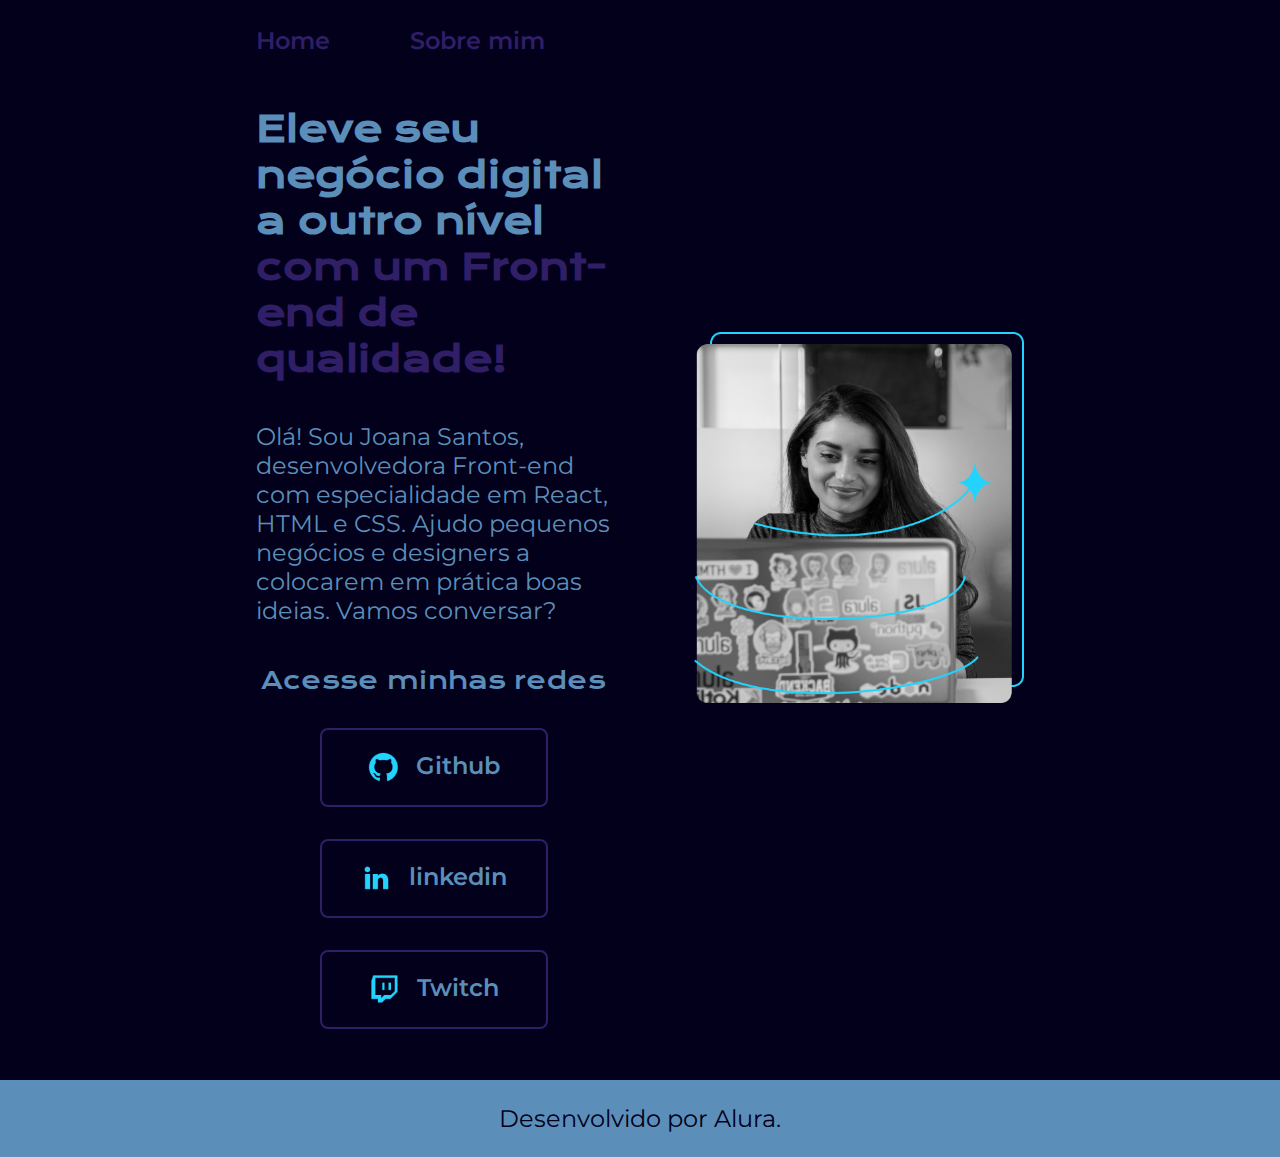
==== index.html @ bddbd40f "Add files via upload" ====
<!DOCTYPE html>
<html lang="pt-br">

<head>
    <meta charset="UTF-8">
    <meta http-equiv="X-UA-Compatible" content="IE=edge">
    <meta name="viewport" content="width=device-width, initial-scale=1.0">
    <title>Portifolio</title>
    <link rel="stylesheet" href="./styles/style.css">
</head>

<body>
    <header class="cabecalho">
        <nav class="cabecalho__menu">
            <a class="cabecalho__menu__link" href="./index.html">Home</a>
            <a class="cabecalho__menu__link" href="./about.html">Sobre mim</a>
        </nav>
    </header>
    <main class="apresentacao">
        <section class="apresentacao__conteudo">
            <h1 class="apresentacao__conteudo__titulo">Eleve seu negócio digital a outro nível<strong 
            class="titulo-destaque"> com um Front-end de qualidade!
            </strong></h1>
            <p class="apresentacao__conteudo__texto">Olá! Sou Joana Santos, desenvolvedora
            Front-end com especialidade em React, HTML e
            CSS. Ajudo pequenos negócios e designers a
            colocarem em prática boas ideias. Vamos
            conversar?</p>
            <div class="apresentacao__links">
                <h2 class="apresentacao__links__subtitulo">Acesse minhas redes</h2>
                <a class="apresentacao__links__navegacao" href="https://github.com/">
                    <img src="./assets/github.png">
                    Github
                </a>
                <a class="apresentacao__links__navegacao" href="https://linkedin.com/">
                    <img src="./assets/linkedin.png">
                    linkedin
                </a>
                <a class="apresentacao__links__navegacao" href="https://twitch.tv/">
                    <img src="./assets/twitch.png">
                    Twitch
                </a>
            </div>
        </section>
        <img class="apresentacao__imagem" src="./assets/imagem.png" alt="Foto da Joana Santos programando">
    </main>
    <footer class="rodape">
        <p>Desenvolvido por Alura.</p>
    </footer>
</body>

</html>
---- styles/style.css ----
@import url('https://fonts.googleapis.com/css2?family=Krona+One&family=Montserrat:wght@400;600&display=swap');

*{
    margin: 0;
    padding: 0;
}

:root {
    --cor-primaria: #03001C;
    --cor-secundaria: #5B8FB9;
    --cor-terciaria: #301E67;
    --cor-hover-primaria: #B6EADA;

    --font-principal: "Krona One", sans-serif;
    --font-secundaria: "Montserrat", sans-serif;
    
    --font-size-primaria: 2.25rem;
    --font-size-secundaria: 1.5rem;
}

body {
    /* height: 100vh; */
    box-sizing: border-box;
    background-color: var(--cor-primaria);
    color: var(--cor-secundaria);
}

.cabecalho {
    padding: 2% 0% 0% 20%;
}

.cabecalho__menu {
    display: flex;
    gap: 80px;
}

.cabecalho__menu__link {
    font-family: var(--font-secundaria);
    font-weight: 600;
    font-size: var(--font-size-secundaria);
    color: var(--cor-terciaria);
    text-decoration: none;
}

.cabecalho__menu__link:hover {
    color: var(--cor-hover-secundaria);
    -webkit-transform: scale(1.05);
    transform: scale(1.05);
}

.apresentacao{
    padding: 4% 20%;
    display: flex;
    align-items: center;
    justify-content: space-between;
    gap: 82px;
}

.apresentacao__conteudo {
    width: 53%;
    display: flex;
    flex-direction: column;
    gap: 40px;
}

.apresentacao__conteudo__titulo {
    font-size: var(--font-size-primaria);
    font-family: var(--font-principal);
}

.titulo-destaque{
    color: var(--cor-terciaria);
}
.apresentacao__conteudo__texto {
    font-size: var(--font-size-secundaria);
    font-family: var(--font-secundaria);
}

.apresentacao__links {
    display: flex;
    flex-direction: column;
    align-items: center;
    justify-content: space-between;
    gap: 32px;
}

.apresentacao__links__subtitulo {
    font-family: var(--font-principal);
    font-weight: 400;
    font-size: var(--font-size-secundaria);
}

.apresentacao__links__navegacao {
    display: flex;
    justify-content: center;
    gap: 16px;
    width: 63%;
    text-align: center;
    border-radius: 8px;
    border: 2px solid var(--cor-terciaria);
    font-size: var(--font-size-secundaria);
    font-weight: 600;
    padding: 21.5px 0;
    text-decoration: none;
    color: var(--cor-secundaria);
    font-family: var(--font-secundaria);
    transition: all 0.5s;
}

.apresentacao__links__navegacao:hover {
    background-color: var(--cor-hover-primaria);
    color: var(--cor-terciaria);
    width: 65%;
    -webkit-transform: scale(1.05);
    transform: scale(1.05);
}

.apresentacao__imagem {
    padding: 0 0 13% 0;
    width: 43%;
}

.rodape {
    background-color: var(--cor-secundaria);
    color: var(--cor-primaria);
    font-family: var(--font-secundaria);
    font-weight: 400;
    font-size: var(--font-size-secundaria);
    padding: 24px;
    text-align: center;
}

@media (max-width: 1024px) {
    .cabecalho {
        padding: 10%;
    }

    .cabecalho__menu {
        justify-content: center;
    }

    .apresentacao {
        flex-direction: column-reverse;
        padding: 5%;

    }

    .apresentacao__imagem {
        width: 70%;
        padding: 0;
    }

    .apresentacao__conteudo {
        width: auto;
    }
}
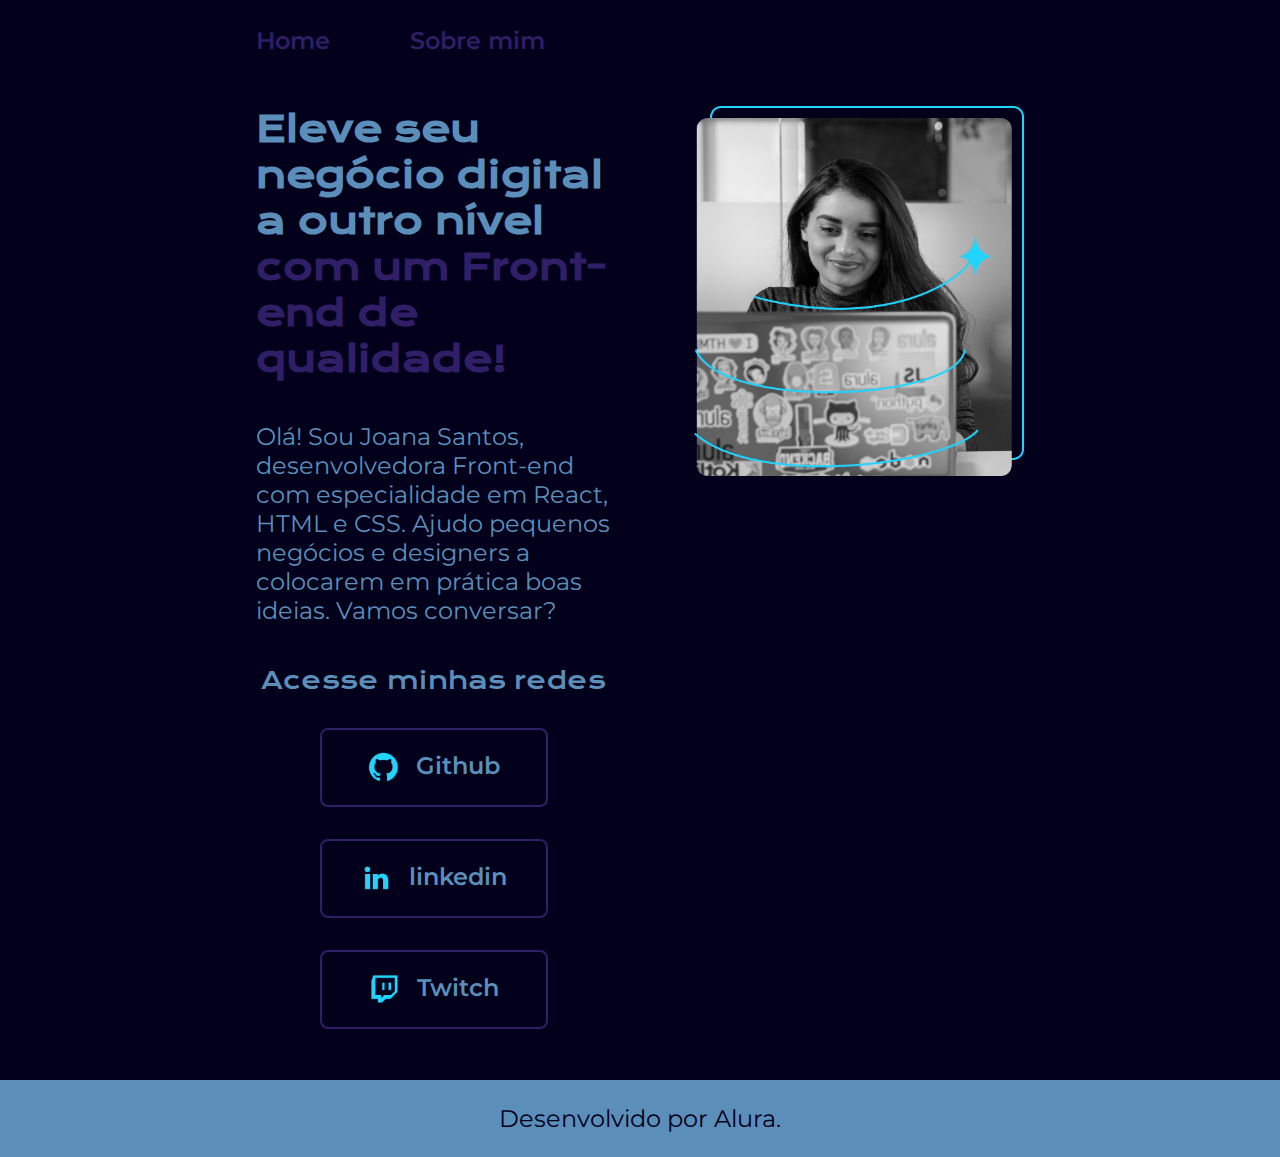
==== commit c2616b67: "index.html" ====
--- a/index.html
+++ b/index.html
@@ -16,6 +16,7 @@
             <a class="cabecalho__menu__link" href="./about.html">Sobre mim</a>
         </nav>
     </header>
+   
     <main class="apresentacao">
         <section class="apresentacao__conteudo">
             <h1 class="apresentacao__conteudo__titulo">Eleve seu negócio digital a outro nível<strong 
@@ -44,9 +45,11 @@
         </section>
         <img class="apresentacao__imagem" src="./assets/imagem.png" alt="Foto da Joana Santos programando">
     </main>
+   
     <footer class="rodape">
         <p>Desenvolvido por Alura.</p>
     </footer>
+
 </body>
 
-</html>+</html>
--- a/styles/style.css
+++ b/styles/style.css
@@ -51,7 +51,7 @@
 .apresentacao{
     padding: 4% 20%;
     display: flex;
-    align-items: center;
+    align-items: flex-start;
     justify-content: space-between;
     gap: 82px;
 }
@@ -142,6 +142,7 @@
     .apresentacao {
         flex-direction: column-reverse;
         padding: 5%;
+        align-items: center;
 
     }
 
@@ -151,6 +152,6 @@
     }
 
     .apresentacao__conteudo {
-        width: auto;
+        width: 90%;
     }
-}+}
